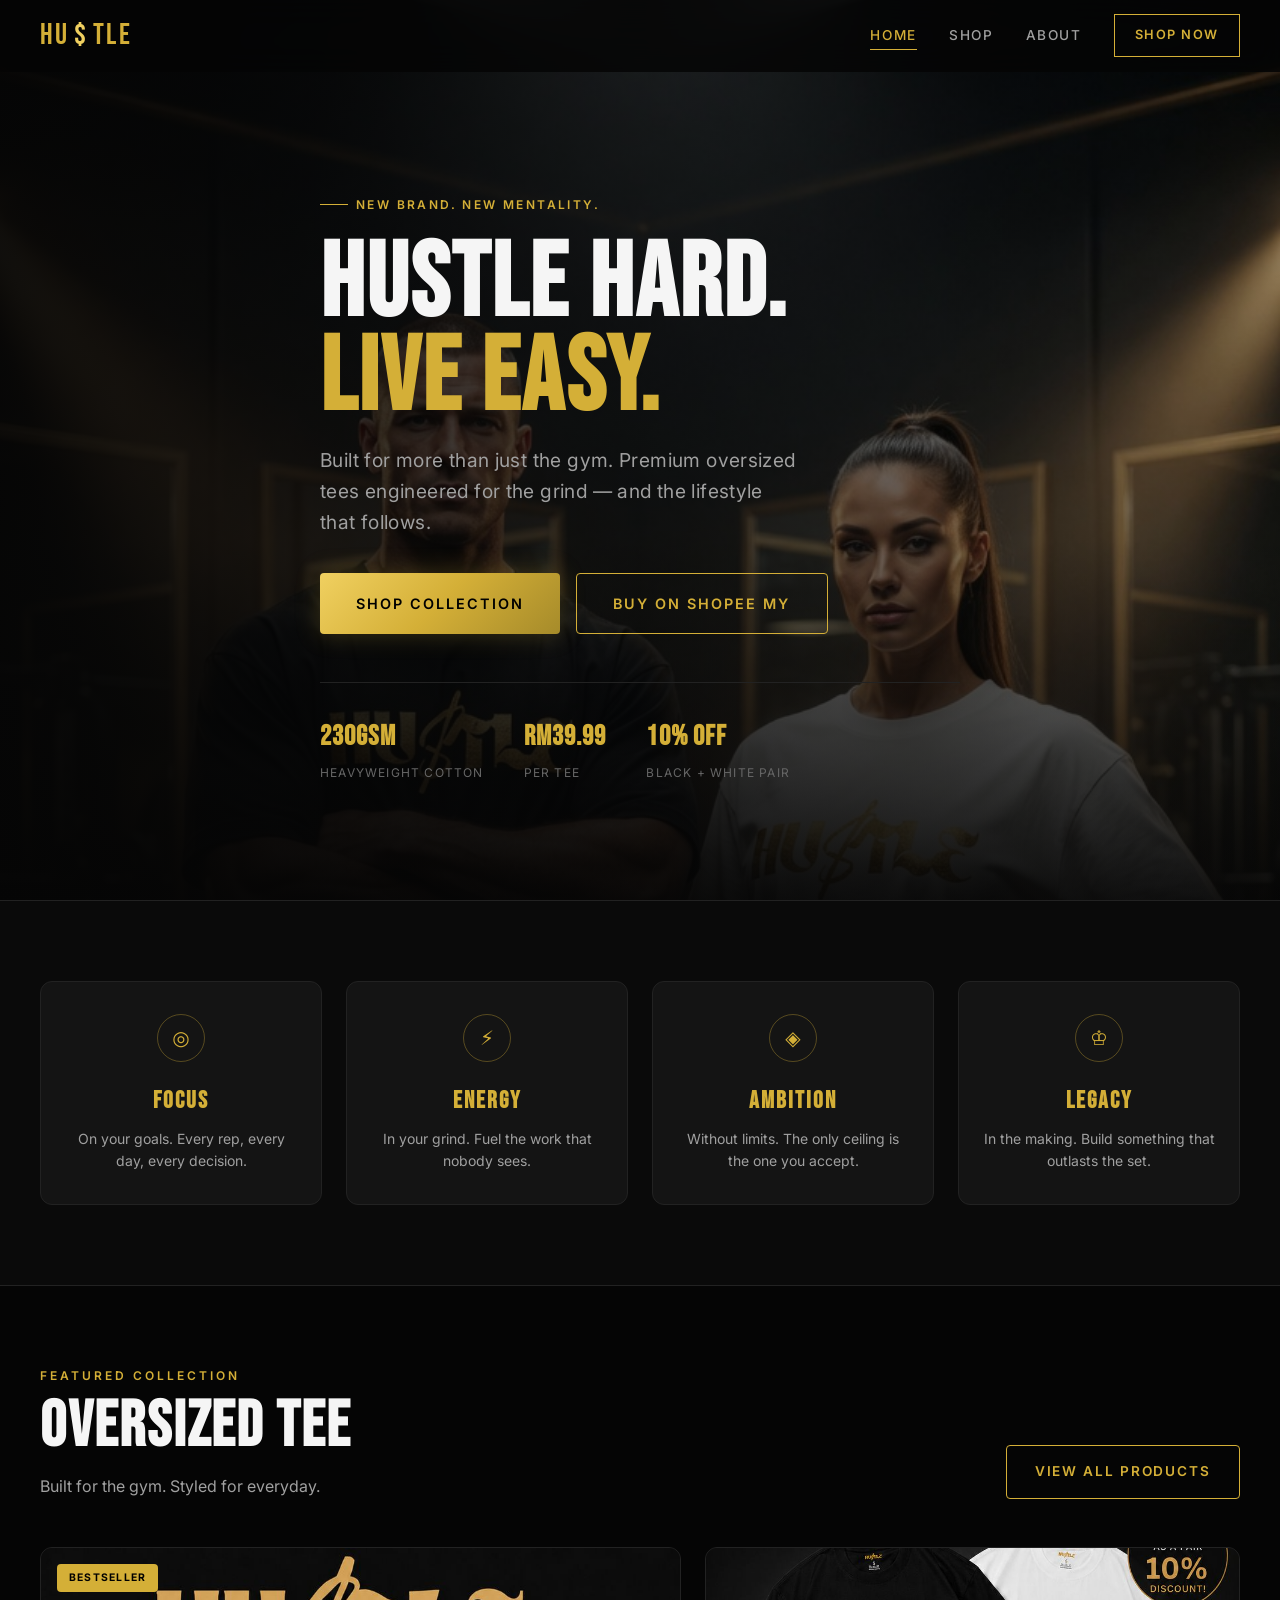
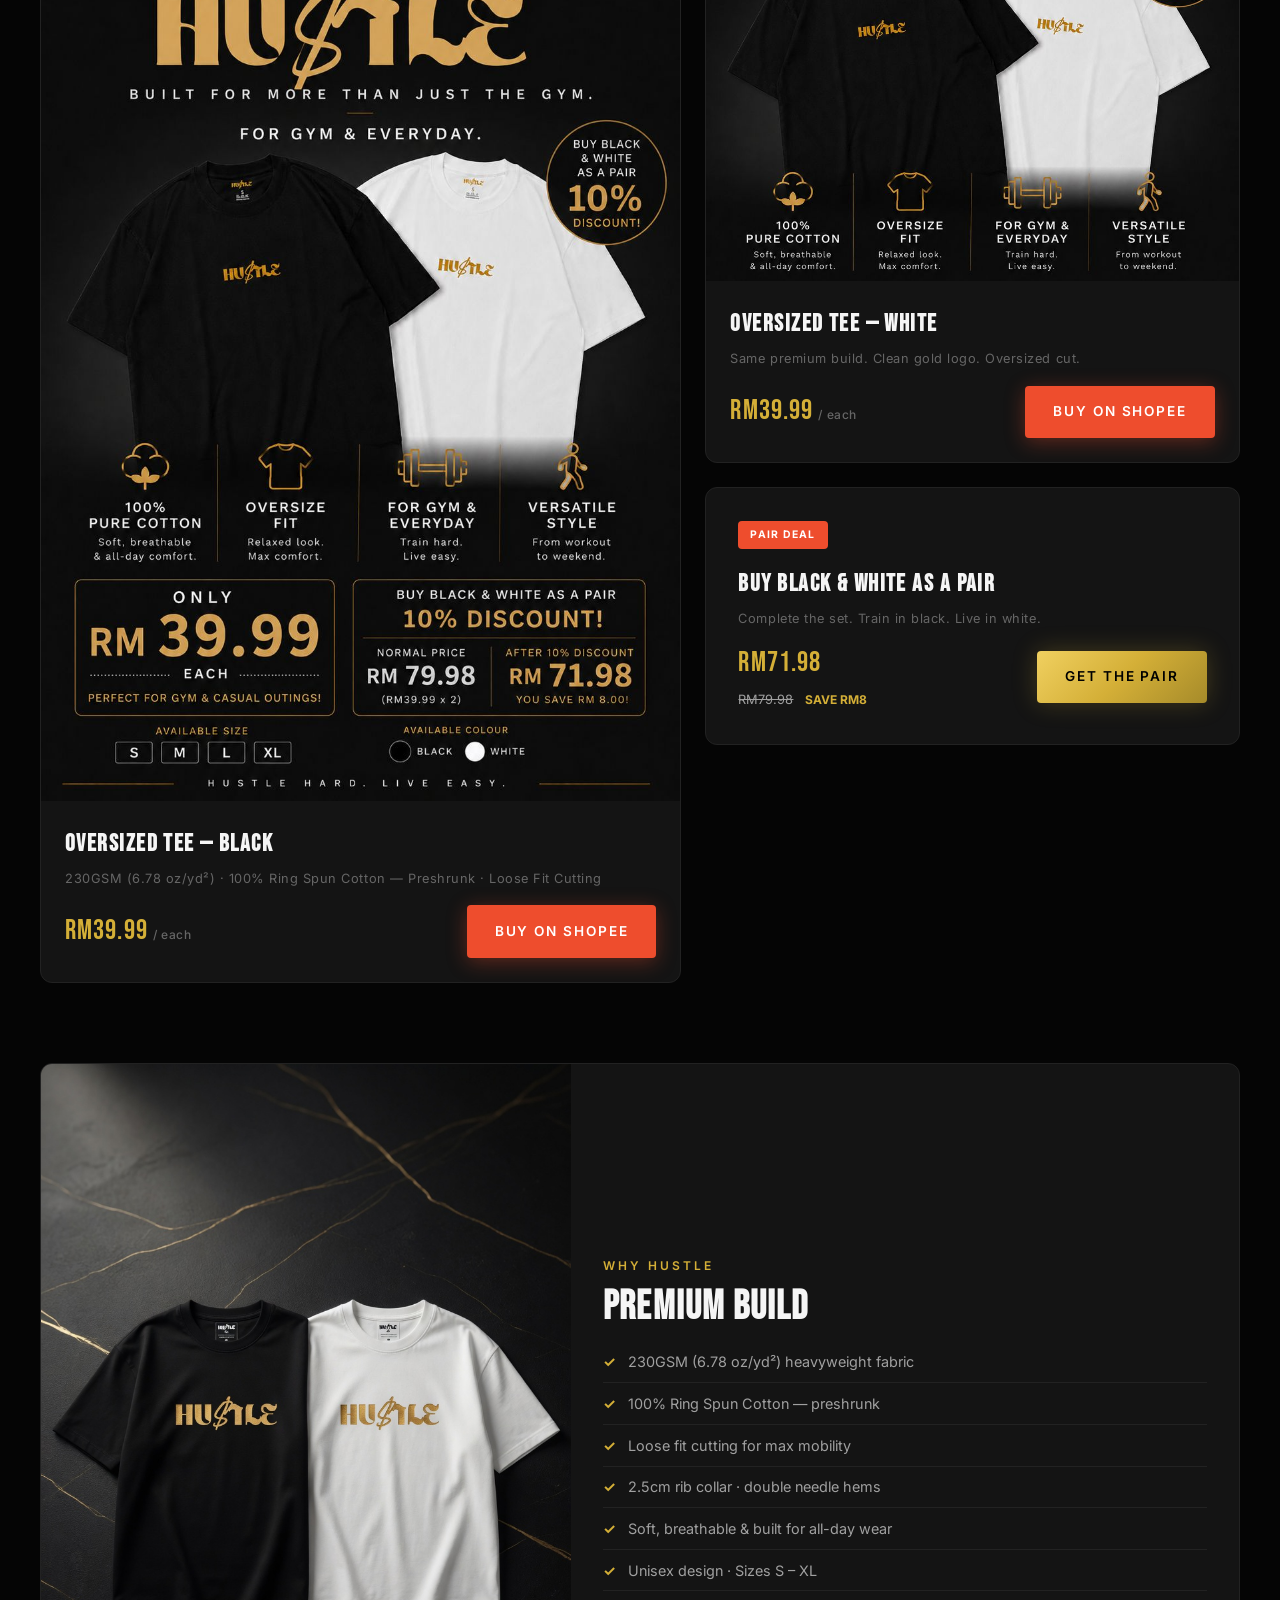
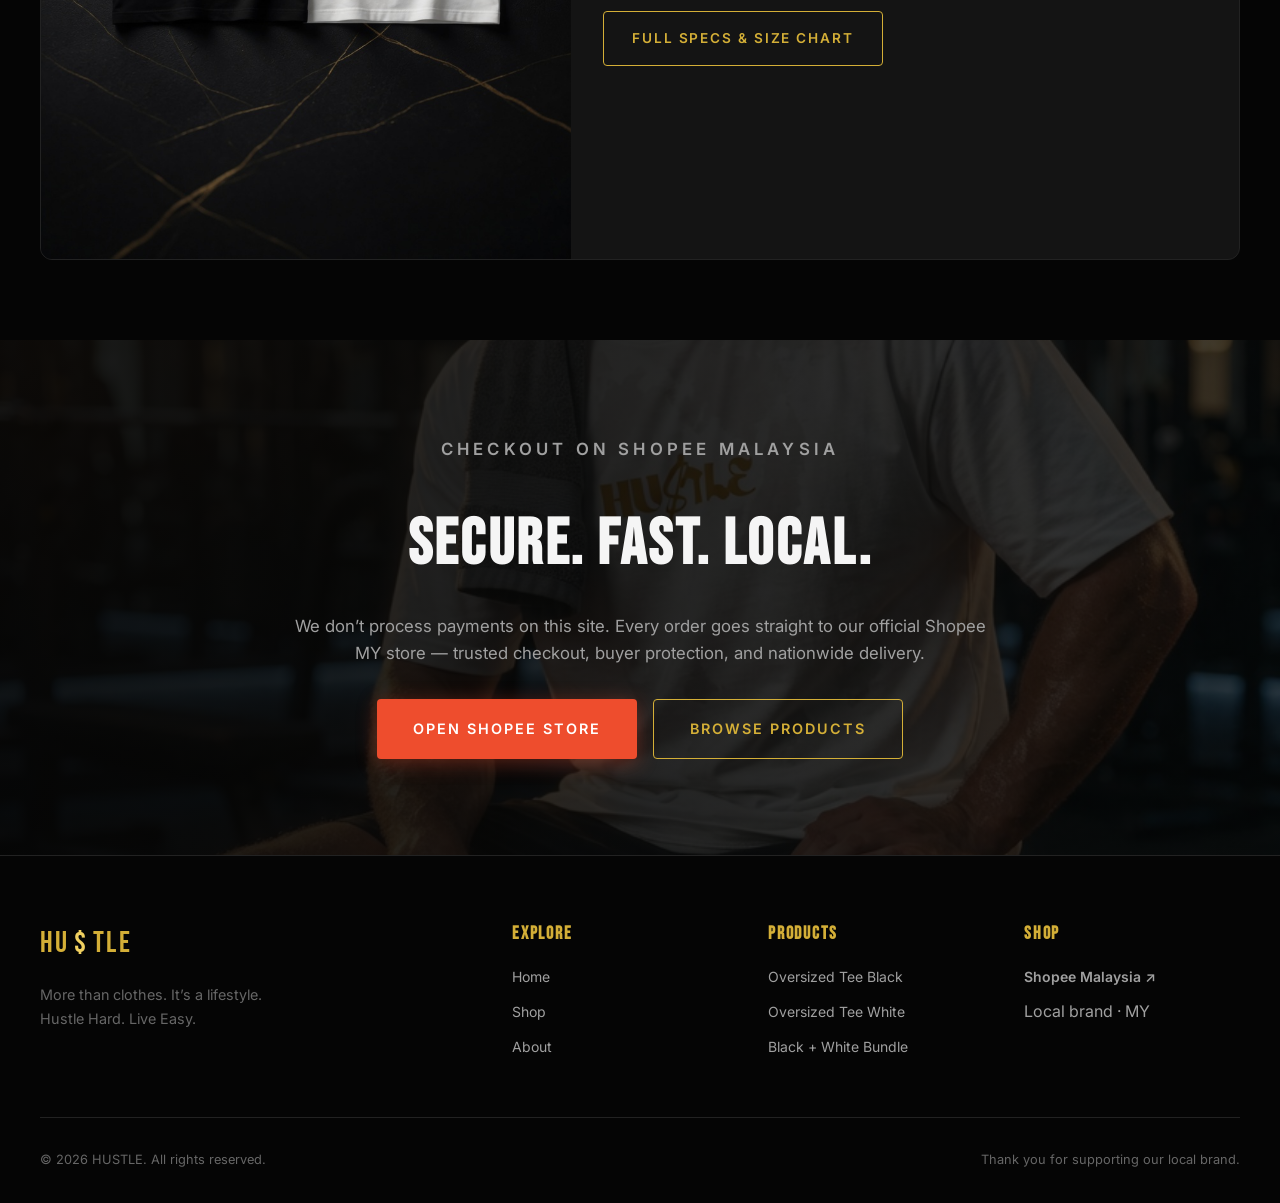
==== index.html @ 85b2e393 "Initial commit: HUSTLE premium gym clothing e-commerce site Three-page brand site (Home, Shop, About" ====
<!DOCTYPE html>
<html lang="en">
  <head>
    <meta charset="UTF-8" />
    <meta name="viewport" content="width=device-width, initial-scale=1.0" />
    <meta
      name="description"
      content="HUSTLE — Premium gym clothing built for the grind, styled for everyday. Oversized tees in Black & White. Shop on Shopee Malaysia."
    />
    <title>HUSTLE — Hustle Hard. Live Easy.</title>
    <link rel="preconnect" href="https://fonts.googleapis.com" />
    <link rel="preconnect" href="https://fonts.gstatic.com" crossorigin />
    <link
      href="https://fonts.googleapis.com/css2?family=Bebas+Neue&family=Inter:wght@400;500;600;700&display=swap"
      rel="stylesheet"
    />
    <link rel="stylesheet" href="css/styles.css" />
  </head>
  <body>
    <!-- NAV -->
    <header class="nav" role="banner">
      <div class="nav-inner">
        <a href="index.html" class="logo" aria-label="HUSTLE Home">
          HU<span class="dollar">$</span>TLE
        </a>
        <button class="nav-toggle" aria-label="Open menu" aria-expanded="false">
          <span></span><span></span><span></span>
        </button>
        <nav class="nav-links" aria-label="Primary">
          <a href="index.html" data-page="index.html">Home</a>
          <a href="shop.html" data-page="shop.html">Shop</a>
          <a href="about.html" data-page="about.html">About</a>
          <a href="shop.html" class="nav-cta">Shop Now</a>
        </nav>
      </div>
    </header>

    <!-- HERO -->
    <section class="hero">
      <div class="hero-bg" aria-hidden="true">
        <img
          src="assets/images/hero-duo.jpg"
          alt=""
          width="1600"
          height="900"
          fetchpriority="high"
        />
      </div>
      <div class="container hero-content">
        <p class="hero-tag" data-content="heroTag">New Brand. New Mentality.</p>
        <h1>
          <span data-content="heroTitle">HUSTLE HARD.</span><br />
          <span class="line2" data-content="heroSubtitle">LIVE EASY.</span>
        </h1>
        <p class="hero-sub" data-content="heroBody">
          Built for more than just the gym. Premium oversized tees engineered for
          the grind — and the lifestyle that follows.
        </p>
        <div class="hero-actions">
          <a href="shop.html" class="btn btn-primary btn-lg">Shop Collection</a>
          <a
            href="#"
            class="btn btn-outline btn-lg"
            data-shopee="store"
            >Buy on Shopee MY</a
          >
        </div>
        <div class="hero-stats">
          <div class="hero-stat">
            <strong>230GSM</strong>
            <span>Heavyweight Cotton</span>
          </div>
          <div class="hero-stat">
            <strong data-stat="price">RM39.99</strong>
            <span>Per Tee</span>
          </div>
          <div class="hero-stat">
            <strong data-stat="bundle">10% OFF</strong>
            <span>Black + White Pair</span>
          </div>
        </div>
      </div>
    </section>

    <!-- VALUES -->
    <section class="section values">
      <div class="container">
        <div class="values-grid">
          <article class="value-card reveal">
            <div class="value-icon" aria-hidden="true">◎</div>
            <h3>FOCUS</h3>
            <p>On your goals. Every rep, every day, every decision.</p>
          </article>
          <article class="value-card reveal">
            <div class="value-icon" aria-hidden="true">⚡</div>
            <h3>ENERGY</h3>
            <p>In your grind. Fuel the work that nobody sees.</p>
          </article>
          <article class="value-card reveal">
            <div class="value-icon" aria-hidden="true">◈</div>
            <h3>AMBITION</h3>
            <p>Without limits. The only ceiling is the one you accept.</p>
          </article>
          <article class="value-card reveal">
            <div class="value-icon" aria-hidden="true">♔</div>
            <h3>LEGACY</h3>
            <p>In the making. Build something that outlasts the set.</p>
          </article>
        </div>
      </div>
    </section>

    <!-- FEATURED -->
    <section class="section">
      <div class="container">
        <div class="featured-header reveal">
          <div>
            <p class="section-label">Featured Collection</p>
            <h2 class="section-title">OVERSIZED TEE</h2>
            <p class="muted">Built for the gym. Styled for everyday.</p>
          </div>
          <a href="shop.html" class="btn btn-outline">View All Products</a>
        </div>

        <div class="featured-grid" id="featured-products">
          <!-- Filled by js/home-app.js from /api/products -->
          <article class="product-card"><div class="product-card-body"><p class="muted">Loading collection…</p></div></article>
        </div>
      </div>
    </section>

    <!-- PRODUCT SPECS STRIP -->
    <section class="section" style="padding-top: 0">
      <div class="container">
        <div class="specs-band reveal">
          <img
            src="assets/images/product-flatlay.jpg"
            alt="HUSTLE black and white oversized tees product flatlay"
            width="800"
            height="450"
            loading="lazy"
          />
          <div class="specs-band-copy">
            <p class="section-label">Why HUSTLE</p>
            <h2 class="section-title" style="font-size: 2.5rem">PREMIUM BUILD</h2>
            <ul class="details-list" style="margin: 0">
              <li>230GSM (6.78 oz/yd²) heavyweight fabric</li>
              <li>100% Ring Spun Cotton — preshrunk</li>
              <li>Loose fit cutting for max mobility</li>
              <li>2.5cm rib collar · double needle hems</li>
              <li>Soft, breathable & built for all-day wear</li>
              <li>Unisex design · Sizes S – XL</li>
            </ul>
            <a href="shop.html" class="btn btn-outline" style="margin-top: 1.25rem">Full Specs & Size Chart</a>
          </div>
        </div>
      </div>
    </section>

    <!-- CTA -->
    <section class="cta-banner">
      <div class="cta-banner-bg" aria-hidden="true">
        <img
          src="assets/images/lifestyle-rest.jpg"
          alt=""
          width="1600"
          height="900"
          loading="lazy"
        />
      </div>
      <div class="container cta-banner-content reveal">
        <p class="section-label">Checkout on Shopee Malaysia</p>
        <h2>SECURE. FAST. LOCAL.</h2>
        <p>
          We don’t process payments on this site. Every order goes straight to our
          official Shopee MY store — trusted checkout, buyer protection, and
          nationwide delivery.
        </p>
        <div style="display: flex; flex-wrap: wrap; gap: 1rem; justify-content: center">
          <a href="#" class="btn btn-shopee btn-lg" data-shopee="store">Open Shopee Store</a>
          <a href="shop.html" class="btn btn-outline btn-lg">Browse Products</a>
        </div>
      </div>
    </section>

    <!-- FOOTER -->
    <footer class="footer">
      <div class="container">
        <div class="footer-grid">
          <div class="footer-brand">
            <a href="index.html" class="logo">HU<span class="dollar">$</span>TLE</a>
            <p>
              More than clothes. It’s a lifestyle.<br />
              Hustle Hard. Live Easy.
            </p>
          </div>
          <div>
            <h4>Explore</h4>
            <ul class="footer-links">
              <li><a href="index.html">Home</a></li>
              <li><a href="shop.html">Shop</a></li>
              <li><a href="about.html">About</a></li>
            </ul>
          </div>
          <div>
            <h4>Products</h4>
            <ul class="footer-links">
              <li><a href="shop.html">Oversized Tee Black</a></li>
              <li><a href="shop.html">Oversized Tee White</a></li>
              <li><a href="shop.html">Black + White Bundle</a></li>
            </ul>
          </div>
          <div>
            <h4>Shop</h4>
            <ul class="footer-links">
              <li>
                <a href="#" data-shopee="store" class="footer-shopee">Shopee Malaysia ↗</a>
              </li>
              <li><span class="muted">Local brand · MY</span></li>
            </ul>
          </div>
        </div>
        <div class="footer-bottom">
          <span>© <span data-year></span> HUSTLE. All rights reserved.</span>
          <span>Thank you for supporting our local brand.</span>
        </div>
      </div>
    </footer>

    <script src="js/config.js"></script>
    <script src="js/catalog.js"></script>
    <script src="js/home-app.js"></script>
    <script src="js/main.js"></script>
  </body>
</html>
---- css/styles.css ----
/* ============================================================
   HUSTLE — Premium Gym Clothing Brand
   Design System: Dark · Gold · Aggressive Luxury
   ============================================================ */

:root {
  /* Palette */
  --bg-void: #050505;
  --bg-primary: #0a0a0a;
  --bg-elevated: #111111;
  --bg-card: #141414;
  --bg-hover: #1a1a1a;
  --border: #222222;
  --border-gold: rgba(212, 175, 55, 0.35);

  --gold: #d4af37;
  --gold-bright: #f0d060;
  --gold-dim: #a68b2a;
  --gold-glow: rgba(212, 175, 55, 0.25);

  --text: #f5f5f5;
  --text-muted: #a0a0a0;
  --text-dim: #666666;
  --white: #ffffff;
  --black: #000000;

  /* Typography */
  --font-display: "Bebas Neue", "Impact", "Arial Narrow", sans-serif;
  --font-body: "Inter", system-ui, -apple-system, sans-serif;

  /* Spacing & layout */
  --nav-h: 72px;
  --container: 1200px;
  --radius: 4px;
  --radius-lg: 12px;

  /* Motion */
  --ease: cubic-bezier(0.22, 1, 0.36, 1);
  --transition: 0.3s var(--ease);
}

/* Reset */
*,
*::before,
*::after {
  box-sizing: border-box;
  margin: 0;
  padding: 0;
}

html {
  scroll-behavior: smooth;
  -webkit-font-smoothing: antialiased;
}

body {
  font-family: var(--font-body);
  background: var(--bg-void);
  color: var(--text);
  line-height: 1.6;
  min-height: 100vh;
  overflow-x: hidden;
}

img {
  max-width: 100%;
  display: block;
  height: auto;
}

a {
  color: inherit;
  text-decoration: none;
}

ul {
  list-style: none;
}

button {
  font-family: inherit;
  cursor: pointer;
  border: none;
  background: none;
  color: inherit;
}

/* Typography utilities */
.display {
  font-family: var(--font-display);
  font-weight: 400;
  letter-spacing: 0.04em;
  line-height: 0.95;
  text-transform: uppercase;
}

.gold-text {
  color: var(--gold);
}

.muted {
  color: var(--text-muted);
}

.container {
  width: min(100% - 2.5rem, var(--container));
  margin-inline: auto;
}

.section {
  padding: 5rem 0;
}

.section-label {
  font-size: 0.75rem;
  letter-spacing: 0.25em;
  text-transform: uppercase;
  color: var(--gold);
  margin-bottom: 0.75rem;
  font-weight: 600;
}

.section-title {
  font-family: var(--font-display);
  font-size: clamp(2.5rem, 6vw, 4rem);
  letter-spacing: 0.03em;
  line-height: 0.95;
  margin-bottom: 1rem;
}

/* ============================================================
   NAVIGATION
   ============================================================ */
.nav {
  position: fixed;
  top: 0;
  left: 0;
  right: 0;
  z-index: 1000;
  height: var(--nav-h);
  display: flex;
  align-items: center;
  background: rgba(5, 5, 5, 0.85);
  backdrop-filter: blur(16px);
  border-bottom: 1px solid transparent;
  transition: border-color var(--transition), background var(--transition);
}

.nav.scrolled {
  border-bottom-color: var(--border);
  background: rgba(5, 5, 5, 0.95);
}

.nav-inner {
  width: min(100% - 2.5rem, var(--container));
  margin-inline: auto;
  display: flex;
  align-items: center;
  justify-content: space-between;
}

.logo {
  font-family: var(--font-display);
  font-size: 1.85rem;
  letter-spacing: 0.08em;
  color: var(--gold);
  display: flex;
  align-items: center;
  gap: 0.15em;
}

.logo .dollar {
  color: var(--gold-bright);
  position: relative;
}

.logo-sub {
  display: none;
}

.nav-links {
  display: flex;
  align-items: center;
  gap: 2rem;
}

.nav-links a {
  font-size: 0.85rem;
  font-weight: 500;
  letter-spacing: 0.12em;
  text-transform: uppercase;
  color: var(--text-muted);
  transition: color var(--transition);
  position: relative;
}

.nav-links a::after {
  content: "";
  position: absolute;
  left: 0;
  bottom: -4px;
  width: 0;
  height: 1px;
  background: var(--gold);
  transition: width var(--transition);
}

.nav-links a:hover,
.nav-links a.active {
  color: var(--gold);
}

.nav-links a:hover::after,
.nav-links a.active::after {
  width: 100%;
}

.nav-cta {
  padding: 0.65rem 1.25rem;
  border: 1px solid var(--gold);
  color: var(--gold) !important;
  letter-spacing: 0.1em;
  font-size: 0.8rem !important;
  font-weight: 600 !important;
  transition: background var(--transition), color var(--transition) !important;
}

.nav-cta::after {
  display: none !important;
}

.nav-cta:hover {
  background: var(--gold) !important;
  color: var(--black) !important;
}

.nav-toggle {
  display: none;
  flex-direction: column;
  gap: 5px;
  padding: 8px;
  z-index: 1001;
}

.nav-toggle span {
  display: block;
  width: 24px;
  height: 2px;
  background: var(--gold);
  transition: var(--transition);
}

/* ============================================================
   BUTTONS
   ============================================================ */
.btn {
  display: inline-flex;
  align-items: center;
  justify-content: center;
  gap: 0.5rem;
  padding: 0.95rem 1.75rem;
  font-size: 0.85rem;
  font-weight: 600;
  letter-spacing: 0.14em;
  text-transform: uppercase;
  border-radius: var(--radius);
  transition: all var(--transition);
  white-space: nowrap;
}

.btn-primary {
  background: linear-gradient(135deg, var(--gold-bright), var(--gold), var(--gold-dim));
  color: var(--black);
  box-shadow: 0 0 24px var(--gold-glow);
}

.btn-primary:hover {
  transform: translateY(-2px);
  box-shadow: 0 8px 32px var(--gold-glow);
  filter: brightness(1.08);
}

.btn-outline {
  border: 1px solid var(--gold);
  color: var(--gold);
  background: transparent;
}

.btn-outline:hover {
  background: var(--gold);
  color: var(--black);
  transform: translateY(-2px);
}

.btn-ghost {
  border: 1px solid var(--border);
  color: var(--text);
}

.btn-ghost:hover {
  border-color: var(--gold);
  color: var(--gold);
}

.btn-shopee {
  background: #ee4d2d;
  color: var(--white);
  box-shadow: 0 4px 20px rgba(238, 77, 45, 0.35);
}

.btn-shopee:hover {
  background: #ff6338;
  transform: translateY(-2px);
  box-shadow: 0 8px 28px rgba(238, 77, 45, 0.45);
}

.btn-block {
  width: 100%;
}

.btn-lg {
  padding: 1.1rem 2.25rem;
  font-size: 0.9rem;
}

/* ============================================================
   HERO
   ============================================================ */
.hero {
  position: relative;
  min-height: 100vh;
  display: flex;
  align-items: center;
  padding-top: var(--nav-h);
  overflow: hidden;
}

.hero-bg {
  position: absolute;
  inset: 0;
  z-index: 0;
}

.hero-bg img {
  width: 100%;
  height: 100%;
  object-fit: cover;
  object-position: center top;
}

.hero-bg::after {
  content: "";
  position: absolute;
  inset: 0;
  background:
    linear-gradient(90deg, rgba(5, 5, 5, 0.95) 0%, rgba(5, 5, 5, 0.7) 45%, rgba(5, 5, 5, 0.35) 100%),
    linear-gradient(0deg, rgba(5, 5, 5, 0.9) 0%, transparent 40%);
}

.hero-content {
  position: relative;
  z-index: 1;
  padding: 4rem 0;
  max-width: 640px;
}

.hero-tag {
  display: inline-flex;
  align-items: center;
  gap: 0.5rem;
  font-size: 0.75rem;
  letter-spacing: 0.2em;
  text-transform: uppercase;
  color: var(--gold);
  margin-bottom: 1.5rem;
  font-weight: 600;
}

.hero-tag::before {
  content: "";
  width: 28px;
  height: 1px;
  background: var(--gold);
}

.hero h1 {
  font-family: var(--font-display);
  font-size: clamp(3.5rem, 10vw, 6.5rem);
  letter-spacing: 0.02em;
  line-height: 0.9;
  margin-bottom: 0.5rem;
}

.hero h1 .line2 {
  color: var(--gold);
}

.hero-sub {
  font-size: clamp(1rem, 2vw, 1.2rem);
  color: var(--text-muted);
  margin: 1.25rem 0 2.25rem;
  max-width: 480px;
  letter-spacing: 0.02em;
}

.hero-actions {
  display: flex;
  flex-wrap: wrap;
  gap: 1rem;
  margin-bottom: 3rem;
}

.hero-stats {
  display: flex;
  gap: 2.5rem;
  padding-top: 2rem;
  border-top: 1px solid var(--border);
}

.hero-stat strong {
  display: block;
  font-family: var(--font-display);
  font-size: 1.75rem;
  color: var(--gold);
  letter-spacing: 0.04em;
}

.hero-stat span {
  font-size: 0.75rem;
  letter-spacing: 0.1em;
  text-transform: uppercase;
  color: var(--text-dim);
}

/* ============================================================
   VALUES / PILLARS
   ============================================================ */
.values {
  background: var(--bg-primary);
  border-block: 1px solid var(--border);
}

.values-grid {
  display: grid;
  grid-template-columns: repeat(4, 1fr);
  gap: 1.5rem;
}

.value-card {
  padding: 2rem 1.5rem;
  background: var(--bg-card);
  border: 1px solid var(--border);
  border-radius: var(--radius-lg);
  text-align: center;
  transition: border-color var(--transition), transform var(--transition), box-shadow var(--transition);
}

.value-card:hover {
  border-color: var(--border-gold);
  transform: translateY(-4px);
  box-shadow: 0 12px 40px rgba(0, 0, 0, 0.4);
}

.value-icon {
  width: 48px;
  height: 48px;
  margin: 0 auto 1.25rem;
  display: flex;
  align-items: center;
  justify-content: center;
  border: 1px solid var(--border-gold);
  border-radius: 50%;
  color: var(--gold);
  font-size: 1.25rem;
}

.value-card h3 {
  font-family: var(--font-display);
  font-size: 1.5rem;
  letter-spacing: 0.08em;
  color: var(--gold);
  margin-bottom: 0.5rem;
}

.value-card p {
  font-size: 0.875rem;
  color: var(--text-muted);
  line-height: 1.55;
}

/* ============================================================
   FEATURED COLLECTION
   ============================================================ */
.featured-header {
  display: flex;
  flex-wrap: wrap;
  align-items: flex-end;
  justify-content: space-between;
  gap: 1.5rem;
  margin-bottom: 3rem;
}

.featured-grid {
  display: grid;
  grid-template-columns: 1.2fr 1fr;
  gap: 1.5rem;
}

.product-card {
  position: relative;
  background: var(--bg-card);
  border: 1px solid var(--border);
  border-radius: var(--radius-lg);
  overflow: hidden;
  transition: border-color var(--transition), transform var(--transition);
}

.product-card:hover {
  border-color: var(--border-gold);
  transform: translateY(-4px);
}

.product-card-img {
  aspect-ratio: 3 / 4;
  overflow: hidden;
  background: var(--bg-elevated);
  position: relative;
}

.product-card-img img {
  width: 100%;
  height: 100%;
  object-fit: cover;
  transition: transform 0.6s var(--ease);
}

.product-card:hover .product-card-img img {
  transform: scale(1.05);
}

.product-badge {
  position: absolute;
  top: 1rem;
  left: 1rem;
  padding: 0.35rem 0.75rem;
  background: var(--gold);
  color: var(--black);
  font-size: 0.65rem;
  font-weight: 700;
  letter-spacing: 0.12em;
  text-transform: uppercase;
  border-radius: var(--radius);
  z-index: 2;
}

.product-badge.bundle {
  background: #ee4d2d;
  color: white;
}

.product-card-body {
  padding: 1.5rem;
}

.product-card-body h3 {
  font-family: var(--font-display);
  font-size: 1.5rem;
  letter-spacing: 0.06em;
  margin-bottom: 0.35rem;
}

.product-meta {
  font-size: 0.8rem;
  color: var(--text-dim);
  margin-bottom: 1rem;
  letter-spacing: 0.04em;
}

.product-price-row {
  display: flex;
  align-items: center;
  justify-content: space-between;
  gap: 1rem;
  flex-wrap: wrap;
}

.price {
  font-family: var(--font-display);
  font-size: 1.75rem;
  color: var(--gold);
  letter-spacing: 0.04em;
}

.price small {
  font-family: var(--font-body);
  font-size: 0.75rem;
  color: var(--text-dim);
  letter-spacing: 0.05em;
  font-weight: 500;
}

.featured-side {
  display: flex;
  flex-direction: column;
  gap: 1.5rem;
}

.featured-side .product-card-img {
  aspect-ratio: 16 / 10;
}

/* ============================================================
   CTA BANNER
   ============================================================ */
.cta-banner {
  position: relative;
  padding: 6rem 0;
  overflow: hidden;
}

.cta-banner-bg {
  position: absolute;
  inset: 0;
}

.cta-banner-bg img {
  width: 100%;
  height: 100%;
  object-fit: cover;
}

.cta-banner-bg::after {
  content: "";
  position: absolute;
  inset: 0;
  background: linear-gradient(90deg, rgba(5, 5, 5, 0.92) 0%, rgba(5, 5, 5, 0.75) 100%);
}

.cta-banner-content {
  position: relative;
  z-index: 1;
  text-align: center;
  max-width: 700px;
  margin-inline: auto;
}

.cta-banner h2 {
  font-family: var(--font-display);
  font-size: clamp(2.5rem, 6vw, 4rem);
  letter-spacing: 0.04em;
  margin-bottom: 1rem;
}

.cta-banner p {
  color: var(--text-muted);
  margin-bottom: 2rem;
  font-size: 1.05rem;
}

/* ============================================================
   SHOP PAGE
   ============================================================ */
.page-hero {
  padding: calc(var(--nav-h) + 4rem) 0 3rem;
  border-bottom: 1px solid var(--border);
  background:
    radial-gradient(ellipse 80% 60% at 50% 0%, rgba(212, 175, 55, 0.08), transparent),
    var(--bg-primary);
  text-align: center;
}

.page-hero h1 {
  font-family: var(--font-display);
  font-size: clamp(3rem, 8vw, 5rem);
  letter-spacing: 0.04em;
  margin-bottom: 0.75rem;
}

.page-hero p {
  color: var(--text-muted);
  max-width: 520px;
  margin-inline: auto;
}

/* Product showcase */
.shop-layout {
  display: grid;
  grid-template-columns: 1fr 1fr;
  gap: 3rem;
  align-items: start;
  padding: 4rem 0;
}

.product-gallery {
  position: sticky;
  top: calc(var(--nav-h) + 1.5rem);
}

.gallery-main {
  aspect-ratio: 1;
  border-radius: var(--radius-lg);
  overflow: hidden;
  border: 1px solid var(--border);
  background: var(--bg-card);
  margin-bottom: 1rem;
}

.gallery-main img {
  width: 100%;
  height: 100%;
  object-fit: cover;
}

.gallery-thumbs {
  display: grid;
  grid-template-columns: repeat(4, 1fr);
  gap: 0.75rem;
}

.gallery-thumb {
  aspect-ratio: 1;
  border-radius: var(--radius);
  overflow: hidden;
  border: 2px solid transparent;
  cursor: pointer;
  opacity: 0.7;
  transition: all var(--transition);
  background: var(--bg-card);
}

.gallery-thumb.active,
.gallery-thumb:hover {
  border-color: var(--gold);
  opacity: 1;
}

.gallery-thumb img {
  width: 100%;
  height: 100%;
  object-fit: cover;
}

.product-info h1 {
  font-family: var(--font-display);
  font-size: clamp(2rem, 4vw, 3rem);
  letter-spacing: 0.04em;
  margin-bottom: 0.5rem;
}

.product-tagline {
  color: var(--text-muted);
  margin-bottom: 1.5rem;
  font-size: 0.95rem;
}

.price-block {
  display: flex;
  flex-wrap: wrap;
  align-items: baseline;
  gap: 1rem;
  margin-bottom: 1.5rem;
  padding: 1.25rem;
  background: var(--bg-card);
  border: 1px solid var(--border);
  border-radius: var(--radius-lg);
}

.price-block .current {
  font-family: var(--font-display);
  font-size: 2.5rem;
  color: var(--gold);
}

.price-block .each {
  font-size: 0.85rem;
  color: var(--text-dim);
  letter-spacing: 0.08em;
  text-transform: uppercase;
}

.color-swatches {
  display: flex;
  gap: 0.75rem;
  margin-bottom: 1.5rem;
}

.swatch {
  width: 40px;
  height: 40px;
  border-radius: 50%;
  border: 2px solid var(--border);
  cursor: pointer;
  transition: all var(--transition);
  position: relative;
}

.swatch.black {
  background: #111;
}

.swatch.white {
  background: #f5f5f5;
}

.swatch.active {
  border-color: var(--gold);
  box-shadow: 0 0 0 2px var(--bg-void), 0 0 0 4px var(--gold);
}

.swatch-label {
  font-size: 0.8rem;
  color: var(--text-muted);
  margin-bottom: 0.75rem;
  letter-spacing: 0.08em;
  text-transform: uppercase;
}

.size-options {
  display: flex;
  gap: 0.5rem;
  margin-bottom: 1.75rem;
  flex-wrap: wrap;
}

.size-btn {
  min-width: 48px;
  height: 44px;
  padding: 0 0.85rem;
  border: 1px solid var(--border);
  border-radius: var(--radius);
  font-weight: 600;
  font-size: 0.85rem;
  letter-spacing: 0.06em;
  transition: all var(--transition);
}

.size-btn:hover,
.size-btn.active {
  border-color: var(--gold);
  color: var(--gold);
  background: rgba(212, 175, 55, 0.08);
}

.buy-actions {
  display: flex;
  flex-direction: column;
  gap: 0.75rem;
  margin-bottom: 2rem;
}

.bundle-card {
  padding: 1.5rem;
  border: 1px solid var(--border-gold);
  border-radius: var(--radius-lg);
  background: linear-gradient(135deg, rgba(212, 175, 55, 0.08), transparent);
  margin-bottom: 2rem;
}

.bundle-card h3 {
  font-family: var(--font-display);
  font-size: 1.35rem;
  letter-spacing: 0.06em;
  color: var(--gold);
  margin-bottom: 0.5rem;
}

.bundle-prices {
  display: flex;
  flex-wrap: wrap;
  gap: 1.5rem;
  align-items: center;
  margin: 1rem 0 1.25rem;
}

.bundle-prices .old {
  text-decoration: line-through;
  color: var(--text-dim);
  font-size: 0.95rem;
}

.bundle-prices .new {
  font-family: var(--font-display);
  font-size: 1.75rem;
  color: var(--gold);
}

.bundle-prices .save {
  font-size: 0.75rem;
  font-weight: 700;
  letter-spacing: 0.08em;
  text-transform: uppercase;
  background: var(--gold);
  color: var(--black);
  padding: 0.3rem 0.6rem;
  border-radius: var(--radius);
}

/* Product details list */
.details-list {
  margin-bottom: 2rem;
}

.details-list h3 {
  font-family: var(--font-display);
  font-size: 1.25rem;
  letter-spacing: 0.08em;
  margin-bottom: 1rem;
  color: var(--gold);
}

.details-list li {
  display: flex;
  align-items: flex-start;
  gap: 0.75rem;
  padding: 0.55rem 0;
  font-size: 0.9rem;
  color: var(--text-muted);
  border-bottom: 1px solid var(--border);
}

.details-list li::before {
  content: "✓";
  color: var(--gold);
  font-weight: 700;
  flex-shrink: 0;
}

/* Size chart */
.size-chart-section {
  padding: 4rem 0 5rem;
  background: var(--bg-primary);
  border-top: 1px solid var(--border);
}

.size-chart-wrap {
  overflow-x: auto;
  border: 1px solid var(--border);
  border-radius: var(--radius-lg);
  background: var(--bg-card);
}

.size-chart {
  width: 100%;
  border-collapse: collapse;
  min-width: 480px;
}

.size-chart th,
.size-chart td {
  padding: 1rem 1.25rem;
  text-align: center;
  border-bottom: 1px solid var(--border);
}

.size-chart th {
  font-family: var(--font-display);
  font-size: 1rem;
  letter-spacing: 0.1em;
  color: var(--gold);
  background: var(--bg-elevated);
}

.size-chart td {
  font-size: 0.95rem;
  color: var(--text-muted);
}

.size-chart tr:last-child td {
  border-bottom: none;
}

.size-chart tbody tr:hover td {
  background: rgba(212, 175, 55, 0.04);
  color: var(--text);
}

.size-chart-note {
  margin-top: 1rem;
  font-size: 0.8rem;
  color: var(--text-dim);
  text-align: center;
}

/* Related products strip */
.shop-grid {
  display: grid;
  grid-template-columns: repeat(3, 1fr);
  gap: 1.5rem;
}

/* ============================================================
   ABOUT PAGE
   ============================================================ */
.about-hero {
  padding: calc(var(--nav-h) + 5rem) 0 4rem;
  text-align: center;
  background:
    radial-gradient(ellipse 70% 50% at 50% 0%, rgba(212, 175, 55, 0.1), transparent),
    var(--bg-void);
}

.about-hero h1 {
  font-family: var(--font-display);
  font-size: clamp(3rem, 8vw, 5.5rem);
  letter-spacing: 0.04em;
  margin-bottom: 1rem;
}

.about-hero .tagline {
  font-size: 1.15rem;
  color: var(--gold);
  letter-spacing: 0.15em;
  text-transform: uppercase;
  font-weight: 500;
}

.about-story {
  display: grid;
  grid-template-columns: 1fr 1fr;
  gap: 4rem;
  align-items: center;
  padding: 5rem 0;
}

.about-story img {
  width: 100%;
  border-radius: var(--radius-lg);
  border: 1px solid var(--border);
  object-fit: cover;
  aspect-ratio: 4 / 5;
}

.about-copy h2 {
  font-family: var(--font-display);
  font-size: clamp(2rem, 4vw, 3rem);
  letter-spacing: 0.04em;
  margin-bottom: 1.25rem;
}

.about-copy p {
  color: var(--text-muted);
  margin-bottom: 1.25rem;
  font-size: 1.05rem;
  line-height: 1.75;
}

.pillars-grid {
  display: grid;
  grid-template-columns: repeat(4, 1fr);
  gap: 1.25rem;
  padding: 2rem 0 5rem;
}

.pillar {
  padding: 2rem 1.25rem;
  text-align: center;
  border: 1px solid var(--border);
  border-radius: var(--radius-lg);
  background: var(--bg-card);
  transition: border-color var(--transition), transform var(--transition);
}

.pillar:hover {
  border-color: var(--border-gold);
  transform: translateY(-3px);
}

.pillar-icon {
  font-size: 1.75rem;
  margin-bottom: 1rem;
  color: var(--gold);
}

.pillar h3 {
  font-family: var(--font-display);
  font-size: 1.35rem;
  letter-spacing: 0.08em;
  color: var(--gold);
  margin-bottom: 0.4rem;
}

.pillar p {
  font-size: 0.85rem;
  color: var(--text-muted);
}

.manifesto {
  padding: 5rem 0;
  text-align: center;
  background: var(--bg-primary);
  border-block: 1px solid var(--border);
}

.manifesto blockquote {
  font-family: var(--font-display);
  font-size: clamp(1.75rem, 4vw, 2.75rem);
  letter-spacing: 0.04em;
  line-height: 1.2;
  max-width: 800px;
  margin: 0 auto 1.5rem;
  color: var(--text);
}

.manifesto cite {
  font-style: normal;
  color: var(--gold);
  font-size: 0.85rem;
  letter-spacing: 0.2em;
  text-transform: uppercase;
}

/* ============================================================
   FOOTER
   ============================================================ */
.footer {
  padding: 4rem 0 2rem;
  border-top: 1px solid var(--border);
  background: var(--bg-void);
}

.footer-grid {
  display: grid;
  grid-template-columns: 2fr 1fr 1fr 1fr;
  gap: 2.5rem;
  margin-bottom: 3rem;
}

.footer-brand .logo {
  margin-bottom: 1rem;
}

.footer-brand p {
  color: var(--text-dim);
  font-size: 0.9rem;
  max-width: 280px;
  line-height: 1.65;
}

.footer h4 {
  font-family: var(--font-display);
  font-size: 1.1rem;
  letter-spacing: 0.1em;
  color: var(--gold);
  margin-bottom: 1rem;
}

.footer-links li {
  margin-bottom: 0.6rem;
}

.footer-links a {
  font-size: 0.875rem;
  color: var(--text-muted);
  transition: color var(--transition);
}

.footer-links a:hover {
  color: var(--gold);
}

.footer-bottom {
  display: flex;
  flex-wrap: wrap;
  justify-content: space-between;
  gap: 1rem;
  padding-top: 2rem;
  border-top: 1px solid var(--border);
  font-size: 0.8rem;
  color: var(--text-dim);
}

.footer-shopee {
  display: inline-flex;
  align-items: center;
  gap: 0.4rem;
  color: #ee4d2d;
  font-weight: 600;
}

/* ============================================================
   UTILS
   ============================================================ */
.sr-only {
  position: absolute;
  width: 1px;
  height: 1px;
  padding: 0;
  margin: -1px;
  overflow: hidden;
  clip: rect(0, 0, 0, 0);
  border: 0;
}

.divider {
  height: 1px;
  background: var(--border);
  margin: 2rem 0;
}

.gold-line {
  width: 60px;
  height: 2px;
  background: linear-gradient(90deg, var(--gold), transparent);
  margin: 1rem 0;
}

/* Fade-in animation */
.reveal {
  opacity: 0;
  transform: translateY(24px);
  transition: opacity 0.7s var(--ease), transform 0.7s var(--ease);
}

.reveal.visible {
  opacity: 1;
  transform: translateY(0);
}

/* ============================================================
   RESPONSIVE
   ============================================================ */
/* Specs band on home */
.specs-band {
  display: grid;
  grid-template-columns: 1fr 1.2fr;
  gap: 2rem;
  align-items: center;
  background: var(--bg-card);
  border: 1px solid var(--border);
  border-radius: var(--radius-lg);
  overflow: hidden;
}

.specs-band > img {
  width: 100%;
  height: 100%;
  object-fit: cover;
  min-height: 280px;
}

.specs-band-copy {
  padding: 2.5rem 2rem 2.5rem 0;
}

@media (max-width: 960px) {
  .values-grid,
  .pillars-grid {
    grid-template-columns: repeat(2, 1fr);
  }

  .featured-grid {
    grid-template-columns: 1fr;
  }

  .shop-layout,
  .about-story {
    grid-template-columns: 1fr;
    gap: 2rem;
  }

  .product-gallery {
    position: static;
  }

  .footer-grid {
    grid-template-columns: 1fr 1fr;
  }

  .shop-grid {
    grid-template-columns: 1fr;
  }

  .specs-band {
    grid-template-columns: 1fr;
  }

  .specs-band-copy {
    padding: 1.5rem 1.5rem 2rem;
  }
}

@media (max-width: 720px) {
  .nav-toggle {
    display: flex;
  }

  .nav-links {
    position: fixed;
    inset: 0;
    background: rgba(5, 5, 5, 0.98);
    flex-direction: column;
    justify-content: center;
    gap: 2rem;
    opacity: 0;
    visibility: hidden;
    transition: all var(--transition);
  }

  .nav-links.open {
    opacity: 1;
    visibility: visible;
  }

  .nav-links a {
    font-size: 1.1rem;
  }

  .hero-stats {
    gap: 1.5rem;
  }

  .values-grid,
  .pillars-grid {
    grid-template-columns: 1fr;
  }

  .footer-grid {
    grid-template-columns: 1fr;
  }

  .hero-actions {
    flex-direction: column;
  }

  .hero-actions .btn {
    width: 100%;
  }
}
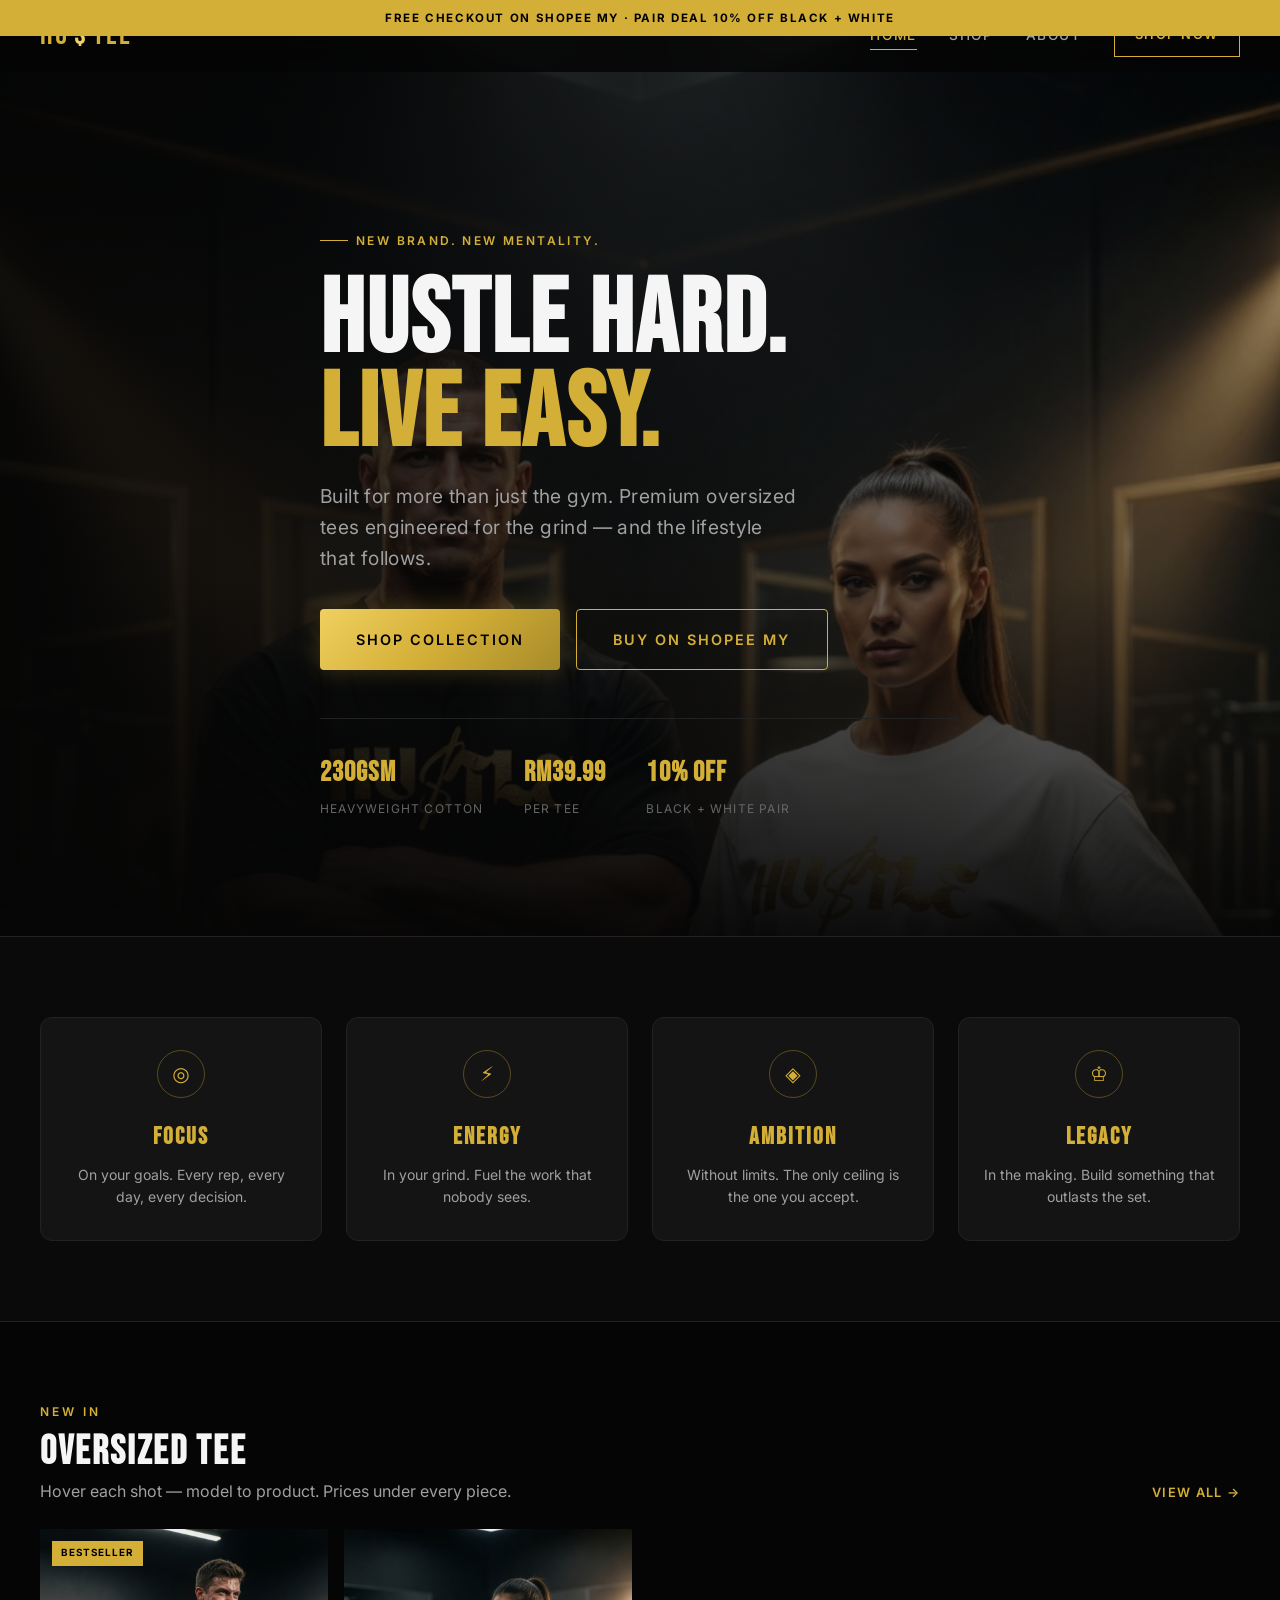
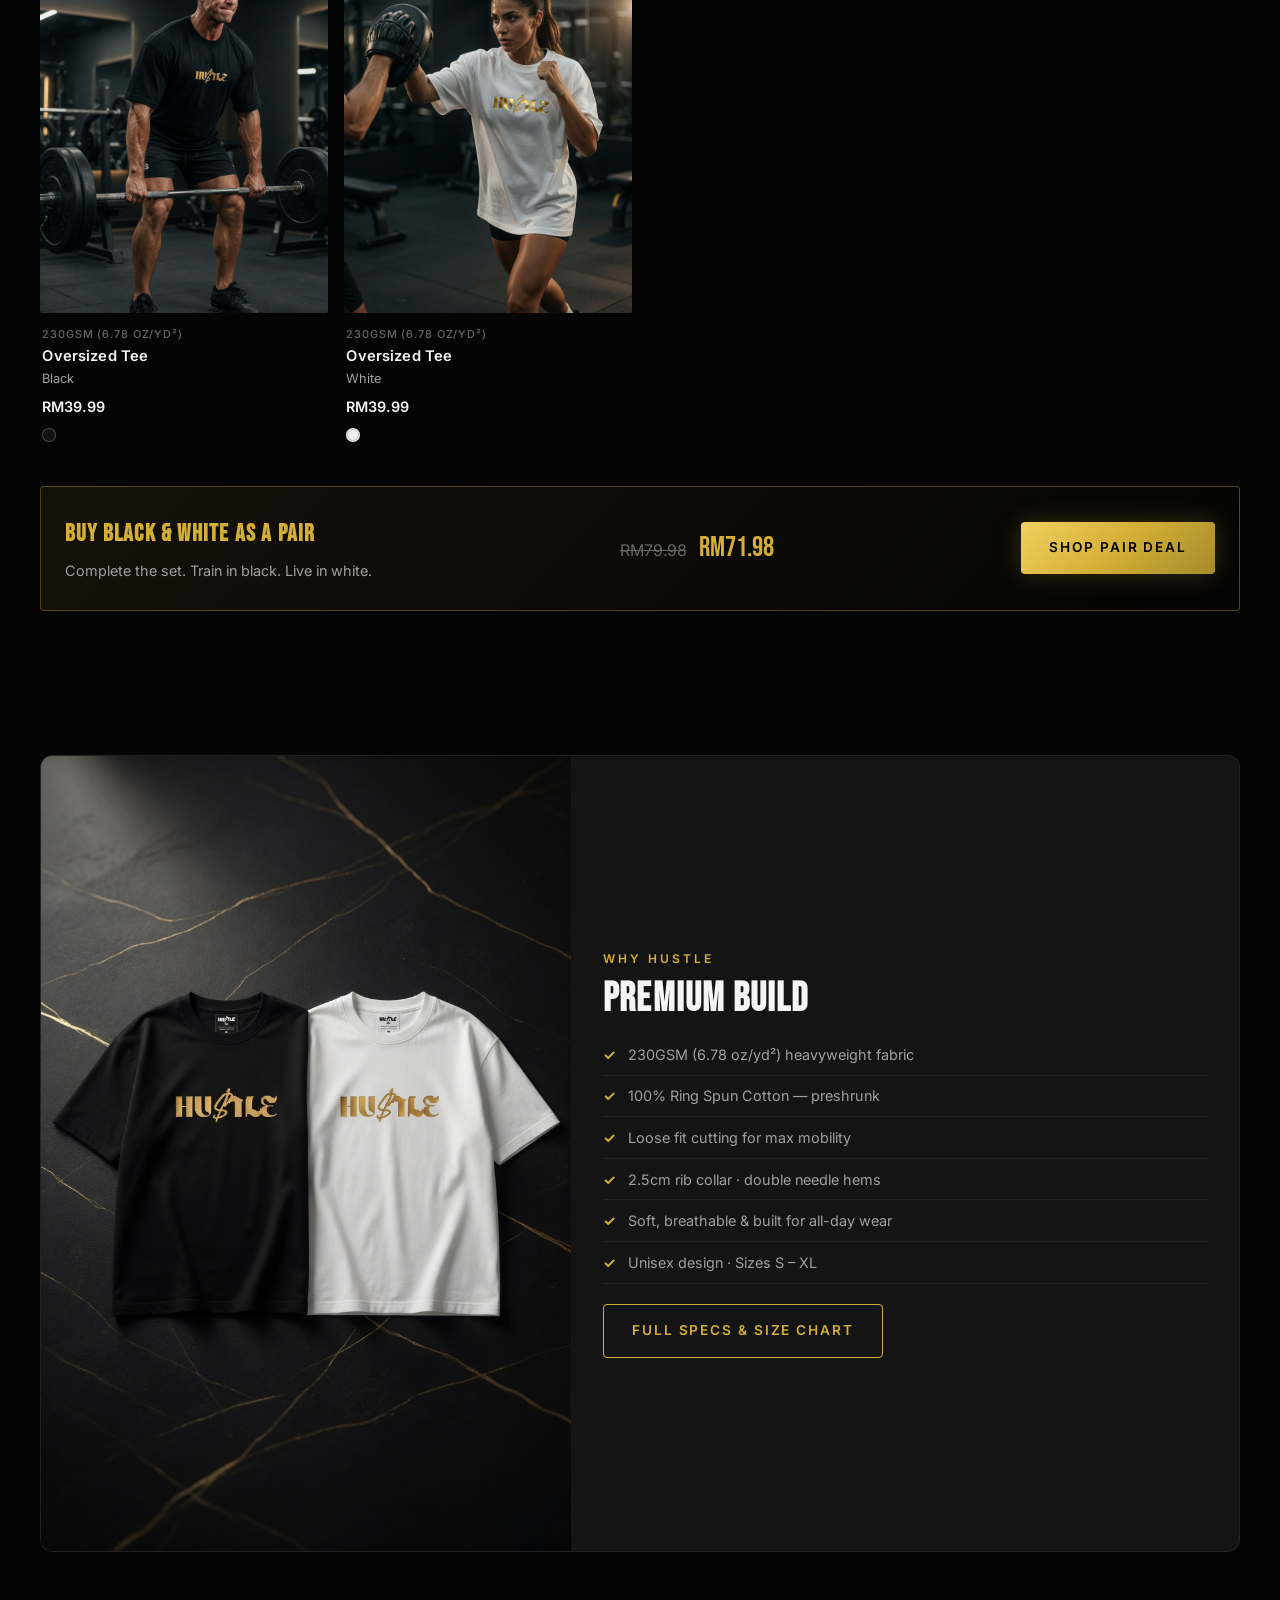
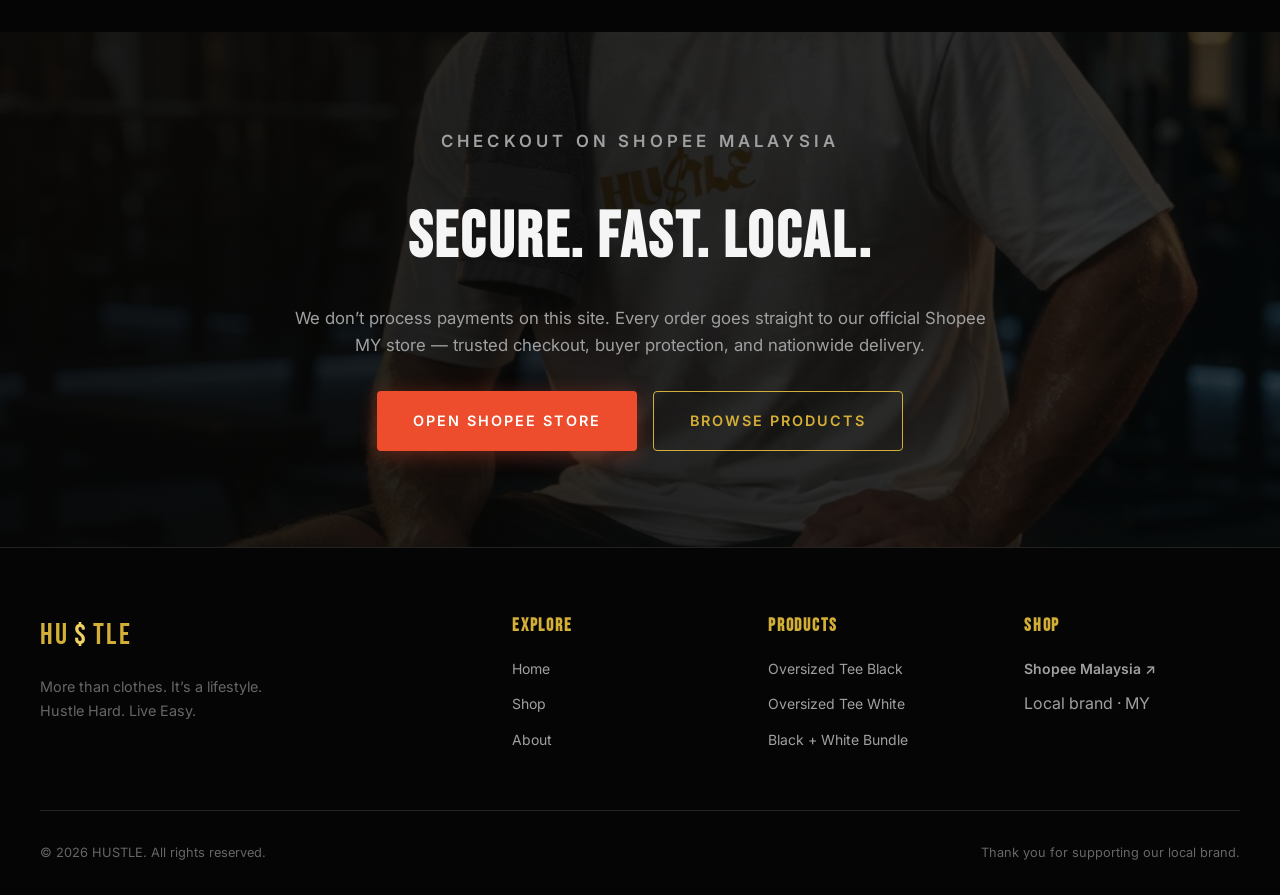
==== commit 74eca6f8: "Gymshark-style UI: model product cards with hover image swap Shop and home now use model-first tiles" ====
--- a/index.html
+++ b/index.html
@@ -17,6 +17,9 @@
     <link rel="stylesheet" href="css/styles.css" />
   </head>
   <body>
+    <div class="announcement-bar">
+      Free checkout on Shopee MY · Pair deal 10% off Black + White
+    </div>
     <!-- NAV -->
     <header class="nav" role="banner">
       <div class="nav-inner">
@@ -113,19 +116,19 @@
     <!-- FEATURED -->
     <section class="section">
       <div class="container">
-        <div class="featured-header reveal">
-          <div>
-            <p class="section-label">Featured Collection</p>
-            <h2 class="section-title">OVERSIZED TEE</h2>
-            <p class="muted">Built for the gym. Styled for everyday.</p>
-          </div>
-          <a href="shop.html" class="btn btn-outline">View All Products</a>
-        </div>
-
-        <div class="featured-grid" id="featured-products">
-          <!-- Filled by js/home-app.js from /api/products -->
-          <article class="product-card"><div class="product-card-body"><p class="muted">Loading collection…</p></div></article>
-        </div>
+        <div class="rail-header reveal">
+          <div>
+            <p class="section-label">New In</p>
+            <h2 class="section-title" style="margin:0">OVERSIZED TEE</h2>
+            <p class="muted" style="margin-top:0.5rem">Hover each shot — model to product. Prices under every piece.</p>
+          </div>
+          <a href="shop.html">View all →</a>
+        </div>
+
+        <div class="product-rail" id="featured-products">
+          <p class="muted">Loading collection…</p>
+        </div>
+        <div id="home-bundle" style="margin-top:2rem"></div>
       </div>
     </section>
 
@@ -229,6 +232,7 @@
 
     <script src="js/config.js"></script>
     <script src="js/catalog.js"></script>
+    <script src="js/product-card.js"></script>
     <script src="js/home-app.js"></script>
     <script src="js/main.js"></script>
   </body>
--- a/css/styles.css
+++ b/css/styles.css
@@ -1326,3 +1326,482 @@
     width: 100%;
   }
 }
+
+/* ============================================================
+   GYMSHARK-STYLE PRODUCT CARDS
+   Model-first image + hover swap + clean price grid
+   ============================================================ */
+
+.announcement-bar {
+  background: var(--gold);
+  color: var(--black);
+  text-align: center;
+  font-size: 0.72rem;
+  font-weight: 700;
+  letter-spacing: 0.14em;
+  text-transform: uppercase;
+  padding: 0.55rem 1rem;
+  position: relative;
+  z-index: 1001;
+}
+
+.announcement-bar a {
+  color: inherit;
+  text-decoration: underline;
+  text-underline-offset: 2px;
+}
+
+/* Shop collection header */
+.shop-header {
+  padding: calc(var(--nav-h) + 2.5rem) 0 1.5rem;
+  border-bottom: 1px solid var(--border);
+  background: var(--bg-primary);
+}
+
+.shop-header-inner {
+  display: flex;
+  flex-wrap: wrap;
+  align-items: flex-end;
+  justify-content: space-between;
+  gap: 1rem;
+}
+
+.shop-header h1 {
+  font-family: var(--font-display);
+  font-size: clamp(2.25rem, 5vw, 3.5rem);
+  letter-spacing: 0.04em;
+  line-height: 1;
+}
+
+.shop-header p {
+  color: var(--text-muted);
+  margin-top: 0.5rem;
+  max-width: 420px;
+  font-size: 0.95rem;
+}
+
+.shop-count {
+  font-size: 0.8rem;
+  letter-spacing: 0.1em;
+  text-transform: uppercase;
+  color: var(--text-dim);
+}
+
+.shop-toolbar {
+  display: flex;
+  flex-wrap: wrap;
+  align-items: center;
+  justify-content: space-between;
+  gap: 1rem;
+  padding: 1.25rem 0;
+  border-bottom: 1px solid var(--border);
+  margin-bottom: 1.5rem;
+}
+
+.shop-filters {
+  display: flex;
+  flex-wrap: wrap;
+  gap: 0.5rem;
+}
+
+.filter-chip {
+  padding: 0.45rem 0.9rem;
+  border: 1px solid var(--border);
+  border-radius: 999px;
+  font-size: 0.75rem;
+  font-weight: 600;
+  letter-spacing: 0.08em;
+  text-transform: uppercase;
+  color: var(--text-muted);
+  transition: all var(--transition);
+  cursor: pointer;
+  background: transparent;
+}
+
+.filter-chip:hover,
+.filter-chip.active {
+  border-color: var(--gold);
+  color: var(--gold);
+  background: rgba(212, 175, 55, 0.08);
+}
+
+/* Product grid — Gymshark-like multi column */
+.gs-grid {
+  display: grid;
+  grid-template-columns: repeat(4, 1fr);
+  gap: 1.25rem 1rem;
+  padding-bottom: 4rem;
+}
+
+@media (max-width: 1100px) {
+  .gs-grid {
+    grid-template-columns: repeat(3, 1fr);
+  }
+}
+
+@media (max-width: 720px) {
+  .gs-grid {
+    grid-template-columns: repeat(2, 1fr);
+    gap: 1rem 0.65rem;
+  }
+}
+
+/* Core product tile */
+.gs-card {
+  display: flex;
+  flex-direction: column;
+  background: transparent;
+  border: none;
+  border-radius: 0;
+  overflow: visible;
+  cursor: pointer;
+  text-align: left;
+  transition: none;
+  position: relative;
+}
+
+.gs-card:hover {
+  transform: none;
+  border-color: transparent;
+}
+
+.gs-media {
+  position: relative;
+  aspect-ratio: 3 / 4;
+  overflow: hidden;
+  background: #121212;
+  border-radius: 2px;
+}
+
+.gs-media img {
+  position: absolute;
+  inset: 0;
+  width: 100%;
+  height: 100%;
+  object-fit: cover;
+  transition: opacity 0.35s ease, transform 0.6s var(--ease);
+}
+
+/* Primary = model shot, Secondary = alt angle / product */
+.gs-media .gs-img-primary {
+  opacity: 1;
+  z-index: 1;
+}
+
+.gs-media .gs-img-secondary {
+  opacity: 0;
+  z-index: 2;
+}
+
+.gs-card:hover .gs-media .gs-img-primary {
+  opacity: 0;
+  transform: scale(1.03);
+}
+
+.gs-card:hover .gs-media .gs-img-secondary {
+  opacity: 1;
+  transform: scale(1.02);
+}
+
+/* Only one image — gentle zoom on hover */
+.gs-media.single .gs-img-primary {
+  opacity: 1 !important;
+}
+
+.gs-card:hover .gs-media.single .gs-img-primary {
+  opacity: 1 !important;
+  transform: scale(1.05);
+}
+
+.gs-badge {
+  position: absolute;
+  top: 0.75rem;
+  left: 0.75rem;
+  z-index: 5;
+  padding: 0.3rem 0.55rem;
+  background: var(--white);
+  color: var(--black);
+  font-size: 0.62rem;
+  font-weight: 700;
+  letter-spacing: 0.1em;
+  text-transform: uppercase;
+}
+
+.gs-badge.gold {
+  background: var(--gold);
+}
+
+.gs-quick {
+  position: absolute;
+  left: 0.75rem;
+  right: 0.75rem;
+  bottom: 0.75rem;
+  z-index: 5;
+  opacity: 0;
+  transform: translateY(8px);
+  transition: all 0.3s var(--ease);
+}
+
+.gs-card:hover .gs-quick {
+  opacity: 1;
+  transform: translateY(0);
+}
+
+.gs-quick .btn {
+  width: 100%;
+  padding: 0.75rem 1rem;
+  font-size: 0.72rem;
+  background: var(--white);
+  color: var(--black);
+  box-shadow: 0 8px 24px rgba(0, 0, 0, 0.35);
+}
+
+.gs-quick .btn:hover {
+  background: var(--gold);
+  color: var(--black);
+  filter: none;
+  transform: none;
+}
+
+.gs-info {
+  padding: 0.85rem 0.15rem 0.25rem;
+  display: flex;
+  flex-direction: column;
+  gap: 0.2rem;
+}
+
+.gs-info .gs-fit {
+  font-size: 0.68rem;
+  letter-spacing: 0.08em;
+  text-transform: uppercase;
+  color: var(--text-dim);
+  font-weight: 500;
+}
+
+.gs-info h3 {
+  font-family: var(--font-body);
+  font-size: 0.92rem;
+  font-weight: 600;
+  letter-spacing: 0.01em;
+  color: var(--text);
+  line-height: 1.3;
+  margin: 0;
+}
+
+.gs-info .gs-color {
+  font-size: 0.8rem;
+  color: var(--text-muted);
+}
+
+.gs-info .gs-price {
+  font-family: var(--font-body);
+  font-size: 0.9rem;
+  font-weight: 600;
+  color: var(--text);
+  margin-top: 0.15rem;
+  letter-spacing: 0;
+}
+
+.gs-info .gs-price .was {
+  color: var(--text-dim);
+  text-decoration: line-through;
+  font-weight: 500;
+  margin-left: 0.4rem;
+  font-size: 0.82rem;
+}
+
+.gs-info .gs-price .sale {
+  color: var(--gold);
+}
+
+.gs-swatches {
+  display: flex;
+  gap: 0.35rem;
+  margin-top: 0.4rem;
+}
+
+.gs-swatch-dot {
+  width: 14px;
+  height: 14px;
+  border-radius: 50%;
+  border: 1px solid rgba(255, 255, 255, 0.25);
+  box-shadow: inset 0 0 0 1px rgba(0, 0, 0, 0.2);
+}
+
+.gs-swatch-dot.black { background: #111; }
+.gs-swatch-dot.white { background: #f0f0f0; }
+
+/* Horizontal product rail (homepage) */
+.product-rail-section {
+  padding: 3.5rem 0 4rem;
+  background: var(--bg-void);
+}
+
+.rail-header {
+  display: flex;
+  align-items: flex-end;
+  justify-content: space-between;
+  gap: 1rem;
+  margin-bottom: 1.5rem;
+}
+
+.rail-header h2 {
+  font-family: var(--font-display);
+  font-size: clamp(1.75rem, 4vw, 2.5rem);
+  letter-spacing: 0.05em;
+}
+
+.rail-header a {
+  font-size: 0.8rem;
+  font-weight: 600;
+  letter-spacing: 0.1em;
+  text-transform: uppercase;
+  color: var(--gold);
+  border-bottom: 1px solid transparent;
+  transition: border-color var(--transition);
+}
+
+.rail-header a:hover {
+  border-bottom-color: var(--gold);
+}
+
+.product-rail {
+  display: grid;
+  grid-auto-flow: column;
+  grid-auto-columns: minmax(220px, 1fr);
+  gap: 1rem;
+  overflow-x: auto;
+  scroll-snap-type: x mandatory;
+  padding-bottom: 0.5rem;
+  -webkit-overflow-scrolling: touch;
+  scrollbar-width: thin;
+  scrollbar-color: var(--border) transparent;
+}
+
+.product-rail .gs-card {
+  scroll-snap-align: start;
+  min-width: 220px;
+}
+
+@media (min-width: 1100px) {
+  .product-rail {
+    grid-auto-flow: unset;
+    grid-template-columns: repeat(4, 1fr);
+    overflow: visible;
+  }
+}
+
+/* Category tiles like Gymshark "Favorites" */
+.cat-tiles {
+  display: grid;
+  grid-template-columns: repeat(4, 1fr);
+  gap: 0.75rem;
+  padding: 2rem 0 4rem;
+}
+
+.cat-tile {
+  position: relative;
+  aspect-ratio: 3 / 4;
+  overflow: hidden;
+  border-radius: 2px;
+  display: block;
+}
+
+.cat-tile img {
+  width: 100%;
+  height: 100%;
+  object-fit: cover;
+  transition: transform 0.6s var(--ease);
+}
+
+.cat-tile:hover img {
+  transform: scale(1.06);
+}
+
+.cat-tile span {
+  position: absolute;
+  left: 0;
+  right: 0;
+  bottom: 0;
+  padding: 2.5rem 1rem 1.25rem;
+  background: linear-gradient(transparent, rgba(0, 0, 0, 0.85));
+  font-family: var(--font-display);
+  font-size: 1.35rem;
+  letter-spacing: 0.06em;
+  color: var(--white);
+}
+
+@media (max-width: 720px) {
+  .cat-tiles {
+    grid-template-columns: repeat(2, 1fr);
+  }
+
+  .gs-quick {
+    opacity: 1;
+    transform: none;
+    position: static;
+    margin-top: 0.5rem;
+  }
+
+  .gs-quick .btn {
+    background: transparent;
+    color: var(--gold);
+    border: 1px solid var(--border-gold);
+    box-shadow: none;
+    padding: 0.55rem;
+  }
+}
+
+/* Bundle strip under grid */
+.bundle-strip {
+  margin: 0 0 4rem;
+  padding: 1.75rem 1.5rem;
+  border: 1px solid var(--border-gold);
+  border-radius: 4px;
+  display: flex;
+  flex-wrap: wrap;
+  align-items: center;
+  justify-content: space-between;
+  gap: 1.25rem;
+  background: linear-gradient(135deg, rgba(212, 175, 55, 0.08), transparent);
+}
+
+.bundle-strip h3 {
+  font-family: var(--font-display);
+  font-size: 1.5rem;
+  letter-spacing: 0.05em;
+  color: var(--gold);
+}
+
+.bundle-strip .prices {
+  display: flex;
+  align-items: baseline;
+  gap: 0.75rem;
+  flex-wrap: wrap;
+}
+
+.bundle-strip .now {
+  font-family: var(--font-display);
+  font-size: 1.75rem;
+  color: var(--gold);
+}
+
+.bundle-strip .was {
+  text-decoration: line-through;
+  color: var(--text-dim);
+}
+
+/* Soften old product-card for compatibility */
+.product-card {
+  border-radius: 2px;
+}
+
+.shop-grid {
+  grid-template-columns: repeat(4, 1fr);
+}
+
+@media (max-width: 1100px) {
+  .shop-grid {
+    grid-template-columns: repeat(2, 1fr);
+  }
+}
